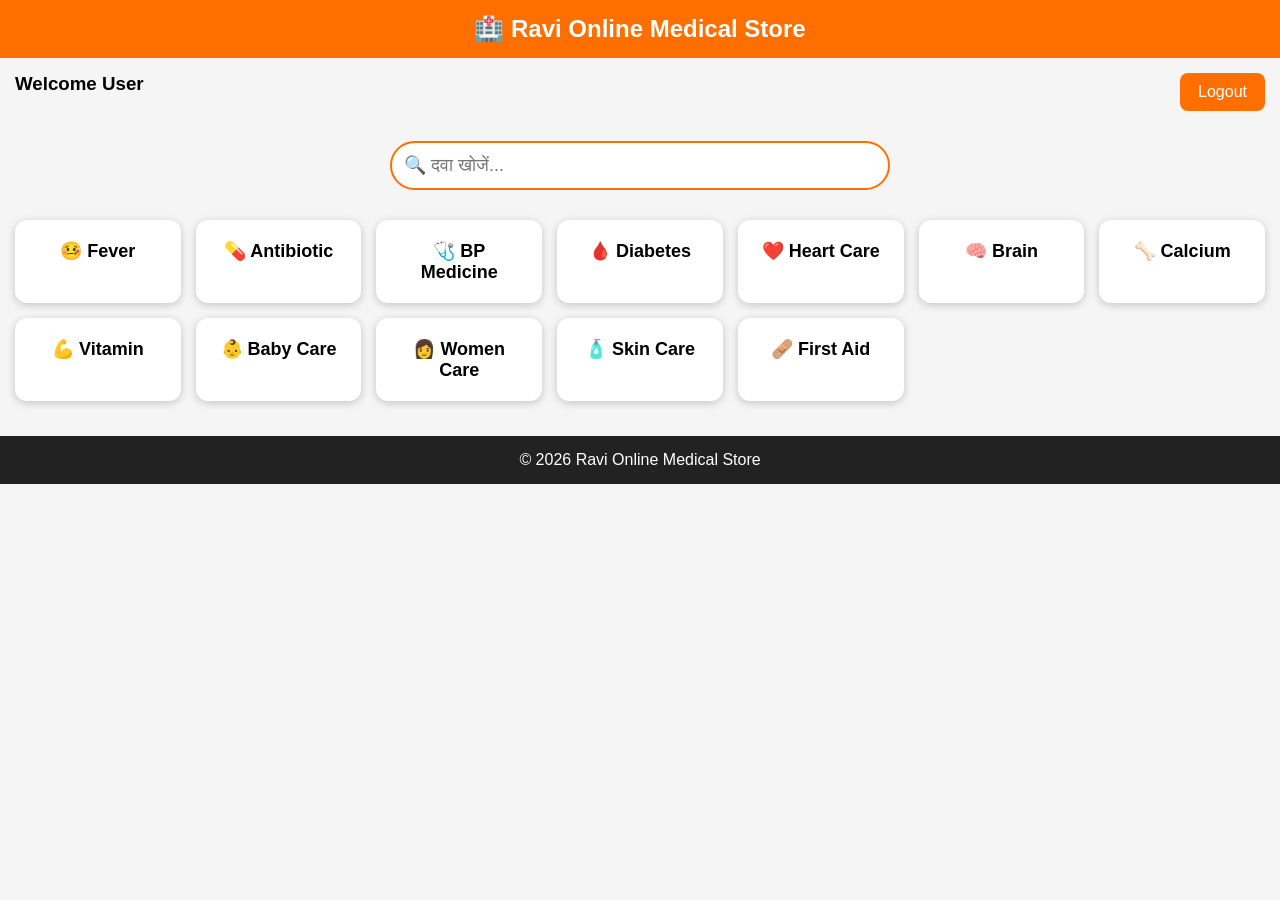
==== dashboard.html @ 257616fb "Add dashboard.html for medical store interface This file contains the HTML structure for the Ravi On" ====
<!DOCTYPE html>
<html lang="hi">
<head>
<meta charset="UTF-8">
<meta name="viewport" content="width=device-width, initial-scale=1.0">
<title>Ravi Online Medical Store Dashboard</title>

<style>
*{margin:0;padding:0;box-sizing:border-box;font-family:Arial,sans-serif;}
body{background:#f5f5f5;}

header{
background:#ff6f00;
color:white;
padding:15px;
text-align:center;
font-size:24px;
font-weight:bold;
}

.top{
display:flex;
justify-content:space-between;
padding:15px;
}

button{
background:#ff6f00;
color:white;
border:none;
padding:10px 18px;
border-radius:8px;
font-size:16px;
cursor:pointer;
}

.search{
padding:15px;
text-align:center;
}

.search input{
width:90%;
max-width:500px;
padding:12px;
font-size:18px;
border:2px solid #ff6f00;
border-radius:25px;
}

.grid{
display:grid;
grid-template-columns:repeat(auto-fit,minmax(150px,1fr));
gap:15px;
padding:15px;
}

.card{
background:white;
padding:20px;
text-align:center;
border-radius:12px;
box-shadow:0 2px 8px rgba(0,0,0,.2);
font-size:18px;
font-weight:bold;
cursor:pointer;
transition:.3s;
}

.card:hover{
background:#ffe0b2;
}

footer{
margin-top:20px;
background:#222;
color:white;
padding:15px;
text-align:center;
}
</style>
</head>

<body>

<header>
🏥 Ravi Online Medical Store
</header>

<div class="top">
<h3>Welcome User</h3>
<button onclick="logout()">Logout</button>
</div>

<div class="search">
<input type="text" placeholder="🔍 दवा खोजें...">
</div>

<div class="grid">

<div class="card">🤒 Fever</div>

<div class="card">💊 Antibiotic</div>

<div class="card">🩺 BP Medicine</div>

<div class="card">🩸 Diabetes</div>

<div class="card">❤️ Heart Care</div>

<div class="card">🧠 Brain</div>

<div class="card">🦴 Calcium</div>

<div class="card">💪 Vitamin</div>

<div class="card">👶 Baby Care</div>

<div class="card">👩 Women Care</div>

<div class="card">🧴 Skin Care</div>

<div class="card">🩹 First Aid</div>

</div>

<footer>

© 2026 Ravi Online Medical Store

</footer>

<script>
function logout(){
alert("Logout Successfully");
window.location="login.html";
}
</script>

</body>
</html>
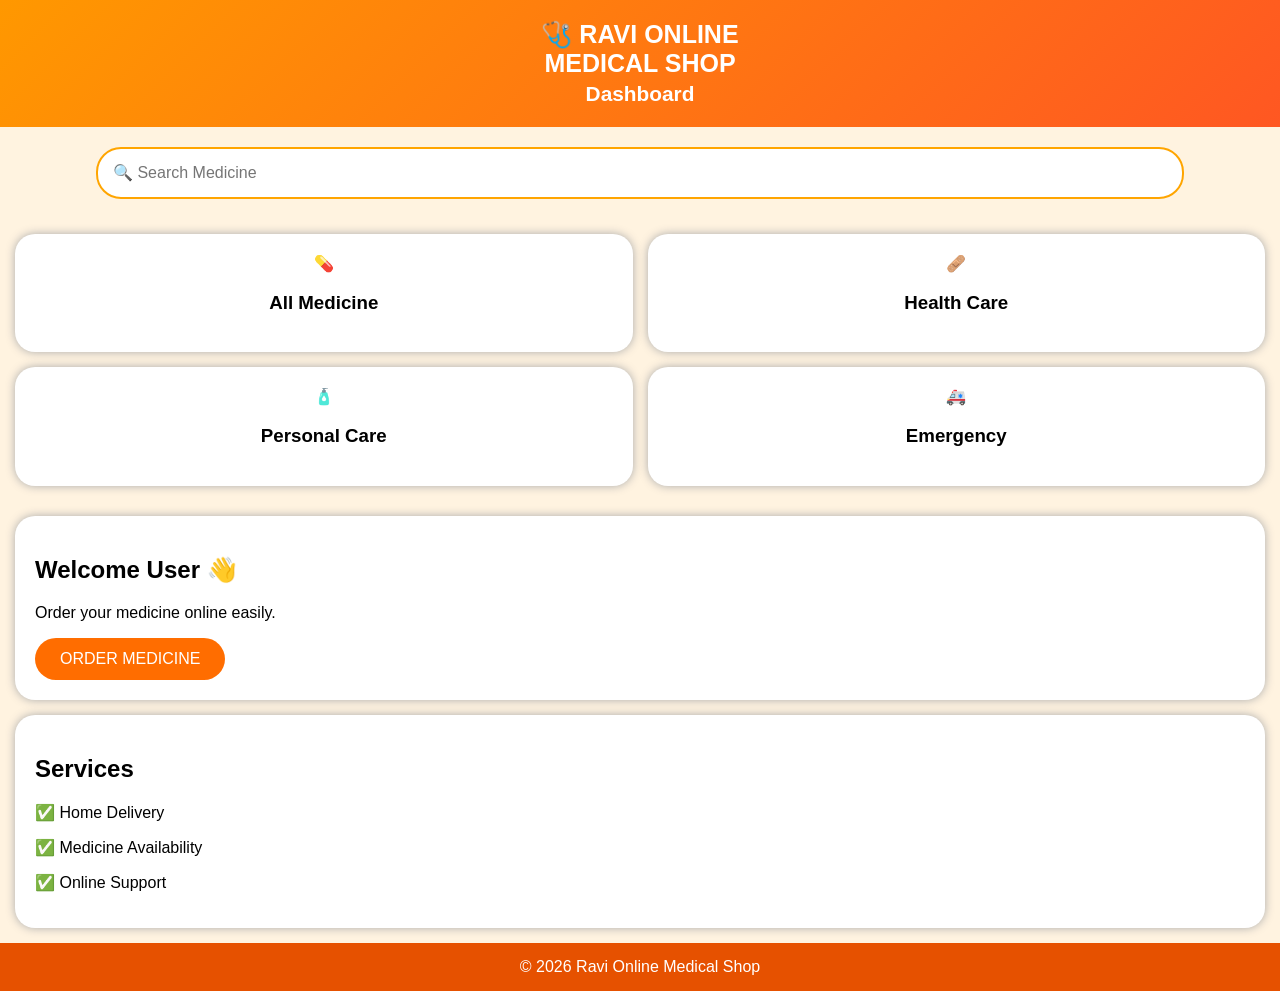
==== commit 81a10fea: "Add initial dashboard HTML structure" ====
--- a/dashboard.html
+++ b/dashboard.html
@@ -1,141 +1,210 @@
 <!DOCTYPE html>
-<html lang="hi">
+<html>
+
 <head>
-<meta charset="UTF-8">
+
+<title>Ravi Online Medical Shop Dashboard</title>
+
 <meta name="viewport" content="width=device-width, initial-scale=1.0">
-<title>Ravi Online Medical Store Dashboard</title>
+
 
 <style>
-*{margin:0;padding:0;box-sizing:border-box;font-family:Arial,sans-serif;}
-body{background:#f5f5f5;}
-
-header{
-background:#ff6f00;
+
+body{
+margin:0;
+font-family:Arial;
+background:#fff3e0;
+}
+
+
+.header{
+
+background:linear-gradient(135deg,#ff9800,#ff5722);
 color:white;
+padding:20px;
+text-align:center;
+font-size:25px;
+font-weight:bold;
+
+}
+
+
+.search{
+
+text-align:center;
+margin:20px;
+
+}
+
+
+input{
+
+width:85%;
 padding:15px;
-text-align:center;
-font-size:24px;
-font-weight:bold;
-}
-
-.top{
-display:flex;
-justify-content:space-between;
-padding:15px;
-}
+border-radius:25px;
+border:2px solid orange;
+font-size:16px;
+
+}
+
+
+
+.card{
+
+background:white;
+margin:15px;
+padding:20px;
+border-radius:20px;
+box-shadow:0 0 10px #aaa;
+
+}
+
 
 button{
-background:#ff6f00;
+
+background:#ff6d00;
 color:white;
 border:none;
-padding:10px 18px;
-border-radius:8px;
+padding:12px 25px;
+border-radius:25px;
 font-size:16px;
-cursor:pointer;
-}
-
-.search{
-padding:15px;
-text-align:center;
-}
-
-.search input{
-width:90%;
-max-width:500px;
-padding:12px;
-font-size:18px;
-border:2px solid #ff6f00;
-border-radius:25px;
-}
+
+}
+
 
 .grid{
+
 display:grid;
-grid-template-columns:repeat(auto-fit,minmax(150px,1fr));
+grid-template-columns:1fr 1fr;
 gap:15px;
 padding:15px;
-}
-
-.card{
+
+}
+
+
+.box{
+
 background:white;
 padding:20px;
-text-align:center;
-border-radius:12px;
-box-shadow:0 2px 8px rgba(0,0,0,.2);
-font-size:18px;
-font-weight:bold;
-cursor:pointer;
-transition:.3s;
-}
-
-.card:hover{
-background:#ffe0b2;
-}
-
-footer{
-margin-top:20px;
-background:#222;
+border-radius:20px;
+text-align:center;
+box-shadow:0 0 10px #aaa;
+
+}
+
+
+.footer{
+
+background:#e65100;
 color:white;
+text-align:center;
 padding:15px;
-text-align:center;
-}
+
+}
+
+
 </style>
+
+
 </head>
 
+
 <body>
 
-<header>
-🏥 Ravi Online Medical Store
-</header>
-
-<div class="top">
-<h3>Welcome User</h3>
-<button onclick="logout()">Logout</button>
-</div>
+
+<div class="header">
+
+🩺 RAVI ONLINE<br>
+MEDICAL SHOP
+
+<br>
+<small>Dashboard</small>
+
+</div>
+
+
 
 <div class="search">
-<input type="text" placeholder="🔍 दवा खोजें...">
-</div>
+
+<input placeholder="🔍 Search Medicine">
+
+</div>
+
+
+
 
 <div class="grid">
 
-<div class="card">🤒 Fever</div>
-
-<div class="card">💊 Antibiotic</div>
-
-<div class="card">🩺 BP Medicine</div>
-
-<div class="card">🩸 Diabetes</div>
-
-<div class="card">❤️ Heart Care</div>
-
-<div class="card">🧠 Brain</div>
-
-<div class="card">🦴 Calcium</div>
-
-<div class="card">💪 Vitamin</div>
-
-<div class="card">👶 Baby Care</div>
-
-<div class="card">👩 Women Care</div>
-
-<div class="card">🧴 Skin Care</div>
-
-<div class="card">🩹 First Aid</div>
-
-</div>
-
-<footer>
-
-© 2026 Ravi Online Medical Store
-
-</footer>
-
-<script>
-function logout(){
-alert("Logout Successfully");
-window.location="login.html";
-}
-</script>
+
+<div class="box">
+💊
+<h3>All Medicine</h3>
+</div>
+
+
+<div class="box">
+🩹
+<h3>Health Care</h3>
+</div>
+
+
+<div class="box">
+🧴
+<h3>Personal Care</h3>
+</div>
+
+
+<div class="box">
+🚑
+<h3>Emergency</h3>
+</div>
+
+
+</div>
+
+
+
+
+<div class="card">
+
+<h2>Welcome User 👋</h2>
+
+<p>
+Order your medicine online easily.
+</p>
+
+
+<button>
+ORDER MEDICINE
+</button>
+
+
+</div>
+
+
+
+
+<div class="card">
+
+<h2>Services</h2>
+
+<p>✅ Home Delivery</p>
+<p>✅ Medicine Availability</p>
+<p>✅ Online Support</p>
+
+
+</div>
+
+
+
+
+<div class="footer">
+
+© 2026 Ravi Online Medical Shop
+
+</div>
+
 
 </body>
+
 </html>
